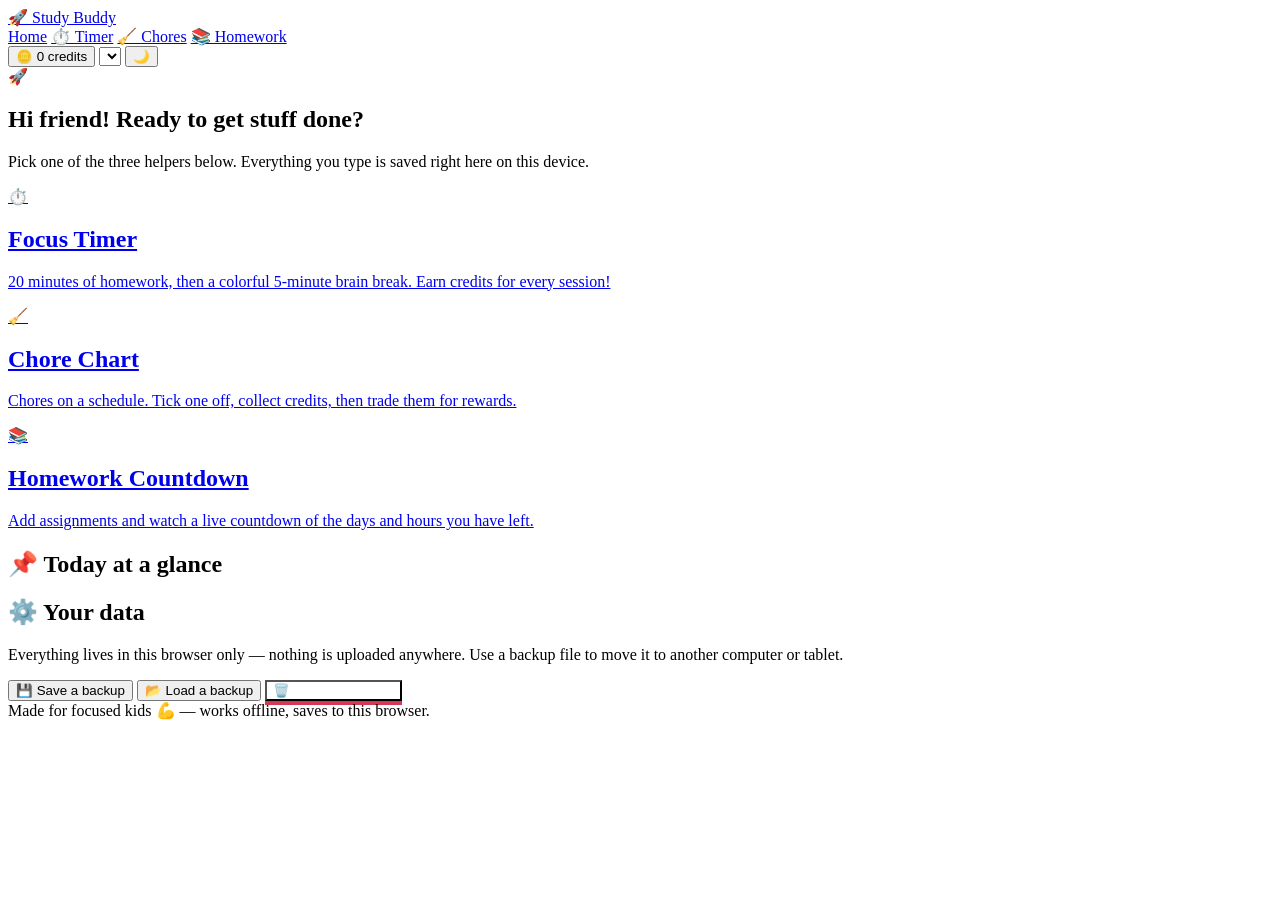
==== index.html @ 7685b426 "Add files via upload" ====
<!DOCTYPE html>
<html lang="en" data-theme="light">
<head>
<meta charset="utf-8">
<meta name="viewport" content="width=device-width, initial-scale=1">
<title>Study Buddy — Home</title>
<meta name="description" content="A kid-friendly study hub: a 20/5 Pomodoro timer, a chore chart that pays credits, and a live homework countdown.">
<meta name="theme-color" content="#5b6cff">
<link rel="icon" href="data:image/svg+xml,<svg xmlns='http://www.w3.org/2000/svg' viewBox='0 0 100 100'><text y='.9em' font-size='90'>🚀</text></svg>">
<link rel="preconnect" href="https://fonts.googleapis.com">
<link rel="preconnect" href="https://fonts.gstatic.com" crossorigin>
<link href="https://fonts.googleapis.com/css2?family=Baloo+2:wght@500;700;800&display=swap" rel="stylesheet">
<link rel="stylesheet" href="assets/style.css">
<script src="assets/common.js"></script>
</head>
<body>
<header class="topbar">
  <div class="topbar-inner">
    <a class="logo" href="index.html"><span class="mark">🚀</span> Study Buddy</a>
    <nav class="tabs" aria-label="Main">
      <a href="index.html">Home</a>
      <a href="timer.html">⏱️ Timer</a>
      <a href="chores.html">🧹 Chores</a>
      <a href="homework.html">📚 Homework</a>
    </nav>
    <div class="topbar-right">
      <button class="credit-chip" id="creditChip" title="Credits earned — spend them on the Chores page">🪙 0 credits</button>
      <select class="profile" id="profileSelect" aria-label="Who is using this?"></select>
      <button class="icon-btn" id="themeBtn" aria-label="Toggle dark mode">🌙</button>
    </div>
  </div>
</header>

<main class="wrap">
  <section class="hero">
    <div class="big-emoji" aria-hidden="true">🚀</div>
    <h1>Hi <span id="heroName">friend</span>! Ready to get stuff done?</h1>
    <p>Pick one of the three helpers below. Everything you type is saved right here on this device.</p>
  </section>

  <div class="grid three" style="margin-top: 8px;">
    <a class="tile" href="timer.html">
      <span class="emoji" aria-hidden="true">⏱️</span>
      <h2>Focus Timer</h2>
      <p>20 minutes of homework, then a colorful 5-minute brain break. Earn credits for every session!</p>
    </a>
    <a class="tile" href="chores.html">
      <span class="emoji" aria-hidden="true">🧹</span>
      <h2>Chore Chart</h2>
      <p>Chores on a schedule. Tick one off, collect credits, then trade them for rewards.</p>
    </a>
    <a class="tile" href="homework.html">
      <span class="emoji" aria-hidden="true">📚</span>
      <h2>Homework Countdown</h2>
      <p>Add assignments and watch a live countdown of the days and hours you have left.</p>
    </a>
  </div>

  <section class="card" id="todayCard">
    <div class="spread"><h2>📌 Today at a glance</h2><span class="muted" id="todayDate"></span></div>
    <div class="grid three" id="todayStats"></div>
    <div id="todayLists" style="margin-top:16px"></div>
  </section>

  <section class="card">
    <h2>⚙️ Your data</h2>
    <p>Everything lives in this browser only — nothing is uploaded anywhere. Use a backup file to move it to another computer or tablet.</p>
    <div class="row">
      <button class="ghost" id="exportBtn">💾 Save a backup</button>
      <button class="ghost" id="importBtn">📂 Load a backup</button>
      <button class="ghost red" id="wipeBtn" style="background:var(--red);color:#fff;box-shadow:0 4px 0 #d33955">🗑️ Erase everything</button>
      <input type="file" id="importFile" accept="application/json,.json" hidden>
    </div>
  </section>
</main>

<footer class="site">Made for focused kids 💪 — works offline, saves to this browser.</footer>
<div id="toaster"></div>

<script>
(function () {
  const { $, me, dayKey, prettyDay, escapeHtml } = SB;
  const p = me();
  $('#heroName').textContent = p.name;
  $('#todayDate').textContent = prettyDay(dayKey());

  const today = dayKey();
  const doneToday = SB.data.profiles.find(x => x.id === p.id).done[today] || {};
  const dow = new Date().getDay();
  const dueToday = p.chores.filter(c =>
    c.type === 'daily' ||
    (c.type === 'days' && (c.days || []).includes(dow)) ||
    (c.type === 'once' && c.date === today)
  );
  const choresLeft = dueToday.filter(c => !doneToday[c.id]).length;
  const openHw = p.homework.filter(h => !h.done);
  const soonest = openHw.slice().sort((a, b) => new Date(a.due) - new Date(b.due))[0];
  const focusToday = p.focus.todayKey === today ? p.focus.todaySessions : 0;

  $('#todayStats').innerHTML = [
    ['🍅', focusToday, focusToday === 1 ? 'focus session today' : 'focus sessions today'],
    ['🧹', choresLeft, choresLeft === 1 ? 'chore left today' : 'chores left today'],
    ['📚', openHw.length, openHw.length === 1 ? 'assignment to do' : 'assignments to do']
  ].map(([e, n, l]) => `<div class="stat"><div class="num">${e} ${n}</div><div class="lab">${l}</div></div>`).join('');

  let html = '';
  if (soonest) {
    const ms = new Date(soonest.due) - new Date();
    const hrs = Math.floor(Math.abs(ms) / 36e5);
    const when = ms < 0 ? 'was due ' + hrs + 'h ago' :
      hrs >= 48 ? 'due in ' + Math.floor(hrs / 24) + ' days' : 'due in ' + hrs + ' hours';
    html += `<div class="item"><span style="font-size:1.6rem">⏳</span><div class="grow">
      <div class="title">${escapeHtml(soonest.title)}</div>
      <div class="muted">Next up — ${when}</div></div>
      <a class="btn ghost tiny" href="homework.html">Open</a></div>`;
  }
  if (choresLeft) {
    html += `<div class="item"><span style="font-size:1.6rem">🧹</span><div class="grow">
      <div class="title">${choresLeft} chore${choresLeft === 1 ? '' : 's'} waiting</div>
      <div class="muted">Worth ${dueToday.filter(c => !doneToday[c.id]).reduce((s, c) => s + (c.credits || 0), 0)} credits today</div></div>
      <a class="btn ghost tiny" href="chores.html">Open</a></div>`;
  }
  if (!html) html = '<div class="empty"><span class="big-emoji">🎉</span>Nothing overdue. Start a focus session or add something new!</div>';
  $('#todayLists').innerHTML = html;

  $('#exportBtn').onclick = SB.exportData;
  $('#importBtn').onclick = () => $('#importFile').click();
  $('#importFile').onchange = e => { if (e.target.files[0]) SB.importData(e.target.files[0]); };
  $('#wipeBtn').onclick = () => {
    SB.confirmBox('Erase everything?', 'All people, chores, credits and homework on this browser are deleted. This cannot be undone — save a backup first if you are not sure.', 'Erase it all', true)
      .then(yes => {
        if (!yes) return;
        localStorage.removeItem('studyBuddy.v1');
        localStorage.removeItem('studyBuddy.timerRun');
        location.reload();
      });
  };
})();
</script>
</body>
</html>
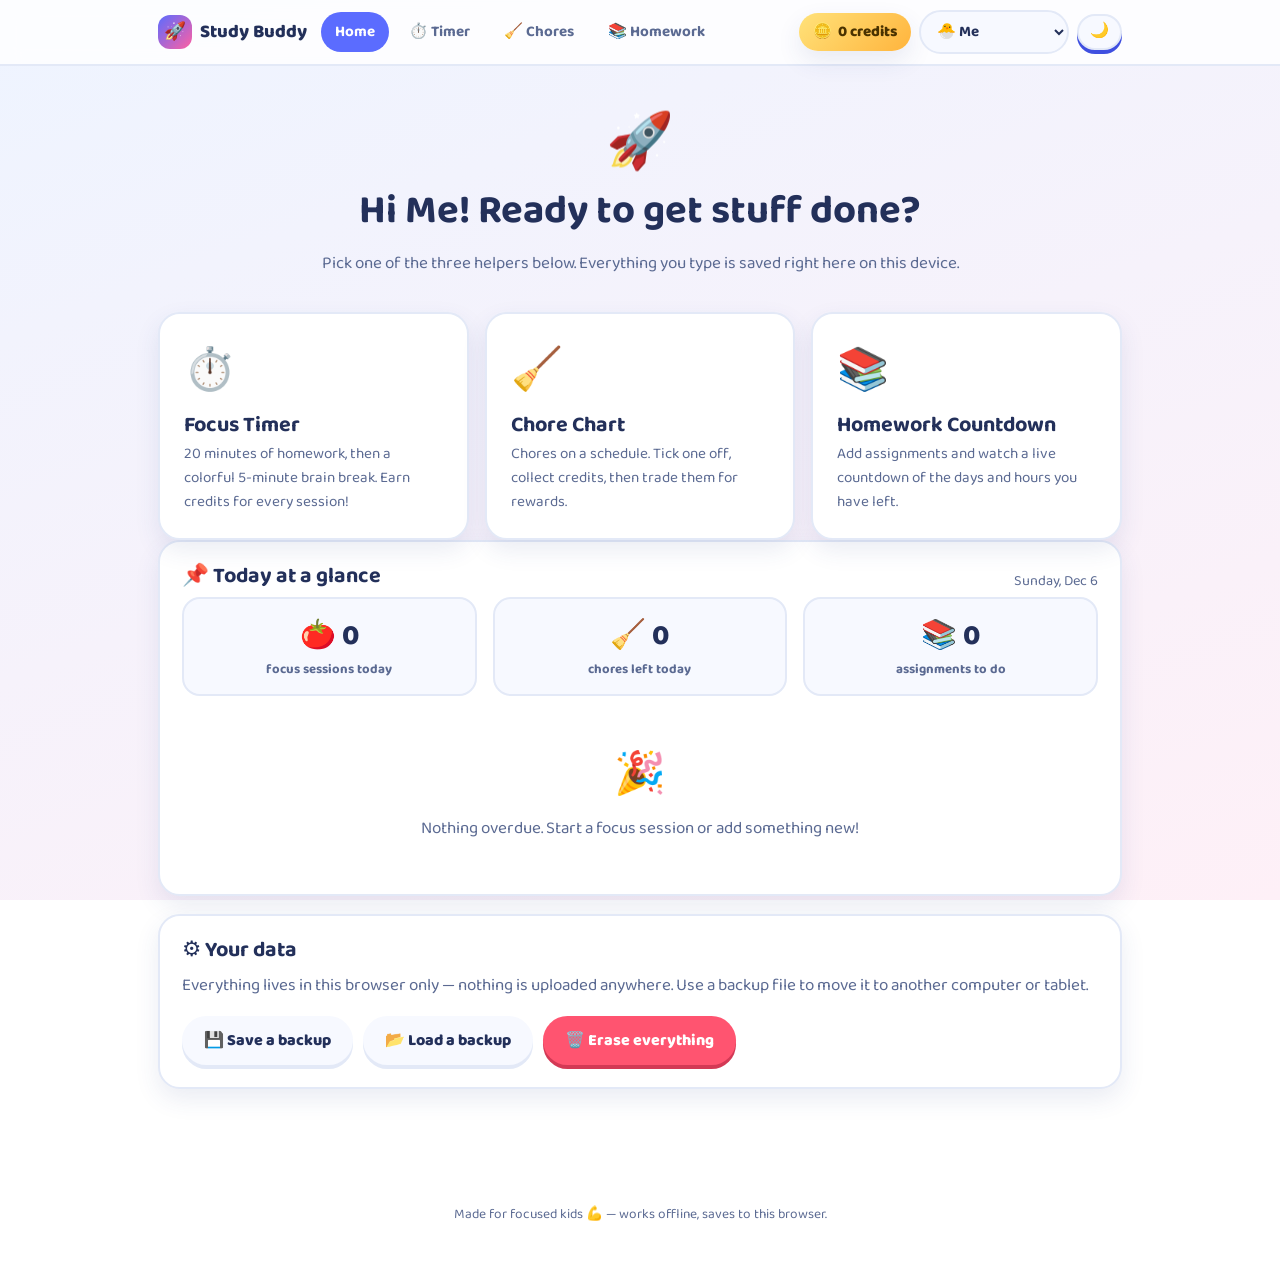
==== commit 7deb1a54: "Replace site files with the latest version - Editable chore scheduling (weekday chips / one-time dat" ====
--- a/index.html
+++ b/index.html
@@ -68,7 +68,7 @@
     <div class="row">
       <button class="ghost" id="exportBtn">💾 Save a backup</button>
       <button class="ghost" id="importBtn">📂 Load a backup</button>
-      <button class="ghost red" id="wipeBtn" style="background:var(--red);color:#fff;box-shadow:0 4px 0 #d33955">🗑️ Erase everything</button>
+      <button class="red" id="wipeBtn">🗑️ Erase everything</button>
       <input type="file" id="importFile" accept="application/json,.json" hidden>
     </div>
   </section>
@@ -87,10 +87,10 @@
   const today = dayKey();
   const doneToday = SB.data.profiles.find(x => x.id === p.id).done[today] || {};
   const dow = new Date().getDay();
-  const dueToday = p.chores.filter(c =>
+  const dueToday = p.chores.filter(c => !c.paused && (
     c.type === 'daily' ||
     (c.type === 'days' && (c.days || []).includes(dow)) ||
-    (c.type === 'once' && c.date === today)
+    (c.type === 'once' && c.date === today))
   );
   const choresLeft = dueToday.filter(c => !doneToday[c.id]).length;
   const openHw = p.homework.filter(h => !h.done);
--- a/assets/style.css
+++ b/assets/style.css
@@ -0,0 +1,276 @@
+/* ===== Study Buddy — shared styles ===== */
+:root {
+  --bg1: #eef4ff;
+  --bg2: #fef0f7;
+  --card: #ffffff;
+  --card-2: #f7f9ff;
+  --ink: #23305a;
+  --ink-soft: #5b6a92;
+  --line: #e3e9f7;
+  --brand: #5b6cff;
+  --brand-dark: #3f4fe0;
+  --pink: #ff5fa2;
+  --green: #17bf7f;
+  --amber: #ffab2e;
+  --red: #ff5470;
+  --purple: #a05bff;
+  --shadow: 0 10px 24px rgba(53, 71, 140, .10);
+  --shadow-lg: 0 18px 42px rgba(53, 71, 140, .18);
+  --radius: 22px;
+  --font: 'Baloo 2', 'Trebuchet MS', 'Segoe UI', system-ui, sans-serif;
+}
+html[data-theme="dark"] {
+  --bg1: #161c2f;
+  --bg2: #221a30;
+  --card: #1f2740;
+  --card-2: #253052;
+  --ink: #eef2ff;
+  --ink-soft: #a8b4d8;
+  --line: #33405f;
+  --shadow: 0 10px 24px rgba(0, 0, 0, .35);
+  --shadow-lg: 0 18px 42px rgba(0, 0, 0, .45);
+}
+
+* { box-sizing: border-box; }
+body {
+  margin: 0;
+  font-family: var(--font);
+  color: var(--ink);
+  background: linear-gradient(160deg, var(--bg1), var(--bg2));
+  background-attachment: fixed;
+  min-height: 100vh;
+  font-size: 17px;
+  -webkit-text-size-adjust: 100%;
+}
+h1, h2, h3 { margin: 0 0 .4em; line-height: 1.15; }
+h1 { font-size: clamp(1.7rem, 4vw, 2.5rem); }
+h2 { font-size: 1.35rem; }
+p { margin: 0 0 1em; color: var(--ink-soft); }
+a { color: var(--brand); }
+
+.wrap { max-width: 1000px; margin: 0 auto; padding: 0 18px 70px; }
+
+/* ---- header ---- */
+.topbar {
+  position: sticky; top: 0; z-index: 40;
+  backdrop-filter: blur(10px);
+  background: color-mix(in srgb, var(--card) 82%, transparent);
+  border-bottom: 2px solid var(--line);
+}
+.topbar-inner {
+  max-width: 1000px; margin: 0 auto; padding: 10px 18px;
+  display: flex; align-items: center; gap: 10px; flex-wrap: wrap;
+}
+.logo {
+  font-weight: 800; font-size: 1.15rem; text-decoration: none; color: var(--ink);
+  display: flex; align-items: center; gap: 8px; margin-right: 4px;
+}
+.logo span.mark {
+  width: 34px; height: 34px; display: grid; place-items: center; border-radius: 12px;
+  background: linear-gradient(135deg, var(--brand), var(--pink)); font-size: 1.1rem;
+}
+nav.tabs { display: flex; gap: 6px; flex-wrap: wrap; }
+nav.tabs a {
+  text-decoration: none; color: var(--ink-soft); font-weight: 700; font-size: .95rem;
+  padding: 8px 14px; border-radius: 999px; white-space: nowrap;
+}
+nav.tabs a:hover { background: var(--card-2); color: var(--ink); }
+nav.tabs a[aria-current="page"] { background: var(--brand); color: #fff; }
+.topbar-right { margin-left: auto; display: flex; align-items: center; gap: 8px; }
+
+.credit-chip {
+  display: inline-flex; align-items: center; gap: 6px; font-weight: 800;
+  background: linear-gradient(135deg, #ffe27a, #ffb43d); color: #4a3200;
+  padding: 7px 14px; border-radius: 999px; box-shadow: var(--shadow); border: none;
+  cursor: pointer; font-family: var(--font); font-size: .95rem; white-space: nowrap;
+}
+.credit-chip.pop { animation: pop .5s ease; }
+@keyframes pop { 0%{transform:scale(1)} 40%{transform:scale(1.25)} 100%{transform:scale(1)} }
+
+select.profile { max-width: 150px; text-overflow: ellipsis; }
+select.profile, .icon-btn {
+  font-family: var(--font); font-size: .95rem; font-weight: 700;
+  background: var(--card-2); color: var(--ink); border: 2px solid var(--line);
+  border-radius: 999px; padding: 7px 12px; cursor: pointer;
+}
+.icon-btn { line-height: 1; padding: 8px 11px; }
+.icon-btn:hover, select.profile:hover { border-color: var(--brand); }
+
+/* ---- cards & layout ---- */
+.card {
+  background: var(--card); border-radius: var(--radius); padding: 22px;
+  box-shadow: var(--shadow); border: 2px solid var(--line); margin-bottom: 18px;
+}
+.grid { display: grid; gap: 16px; }
+.grid.two { grid-template-columns: repeat(auto-fit, minmax(280px, 1fr)); }
+.grid.three { grid-template-columns: repeat(auto-fit, minmax(220px, 1fr)); }
+.row { display: flex; gap: 10px; flex-wrap: wrap; align-items: center; }
+.spread { display: flex; justify-content: space-between; align-items: center; gap: 10px; flex-wrap: wrap; }
+.muted { color: var(--ink-soft); font-size: .9rem; }
+.center { text-align: center; }
+
+/* ---- buttons ---- */
+button, .btn {
+  font-family: var(--font); font-weight: 800; font-size: 1rem; cursor: pointer;
+  border: none; border-radius: 999px; padding: 12px 22px; color: #fff;
+  background: var(--brand); box-shadow: 0 4px 0 var(--brand-dark);
+  transition: transform .08s ease, box-shadow .08s ease, filter .15s ease;
+  text-decoration: none; display: inline-flex; align-items: center; gap: 8px; white-space: nowrap;
+}
+button:hover, .btn:hover { filter: brightness(1.06); }
+button:active, .btn:active { transform: translateY(3px); box-shadow: 0 1px 0 var(--brand-dark); }
+button:disabled { opacity: .45; cursor: not-allowed; transform: none; }
+button.big, .btn.big { font-size: 1.2rem; padding: 16px 34px; }
+button.ghost, .btn.ghost { background: var(--card-2); color: var(--ink); box-shadow: 0 4px 0 var(--line); }
+button.green, .btn.green { background: var(--green); box-shadow: 0 4px 0 #0f9a66; }
+button.pink, .btn.pink { background: var(--pink);  box-shadow: 0 4px 0 #d93c80; }
+button.amber, .btn.amber { background: var(--amber); color: #5a3a00; box-shadow: 0 4px 0 #d98a12; }
+button.red, .btn.red { background: var(--red);   box-shadow: 0 4px 0 #d33955; }
+button.tiny, .btn.tiny { font-size: .85rem; padding: 7px 14px; box-shadow: none; }
+button.tiny:active, .btn.tiny:active { transform: none; }
+
+/* ---- forms ---- */
+label { display: block; font-weight: 700; font-size: .9rem; margin: 0 0 5px; color: var(--ink-soft); }
+input, select, textarea {
+  font-family: var(--font); font-size: 1rem; color: var(--ink); background: var(--card-2);
+  border: 2px solid var(--line); border-radius: 14px; padding: 11px 14px; width: 100%;
+}
+input:focus, select:focus, textarea:focus { outline: 3px solid color-mix(in srgb, var(--brand) 45%, transparent); border-color: var(--brand); }
+.field { flex: 1 1 180px; min-width: 0; margin-bottom: 12px; }
+:focus-visible { outline: 3px solid var(--brand); outline-offset: 2px; }
+
+/* ---- home cards ---- */
+.hero { text-align: center; padding: 34px 20px 10px; }
+.hero .big-emoji { font-size: 3.4rem; }
+.tile {
+  display: block; text-decoration: none; color: var(--ink); background: var(--card);
+  border: 2px solid var(--line); border-radius: var(--radius); padding: 24px;
+  box-shadow: var(--shadow); transition: transform .15s ease, box-shadow .15s ease;
+}
+.tile:hover { transform: translateY(-5px); box-shadow: var(--shadow-lg); }
+.tile .emoji { font-size: 2.6rem; display: block; margin-bottom: 8px; }
+.tile h2 { margin-bottom: 4px; }
+.tile p { margin: 0; font-size: .95rem; }
+
+/* ---- lists ---- */
+.item {
+  display: flex; align-items: center; gap: 14px; padding: 14px 16px; margin-bottom: 10px;
+  background: var(--card-2); border: 2px solid var(--line); border-radius: 18px; flex-wrap: wrap;
+}
+.item.done { opacity: .6; }
+.item .grow { flex: 1 1 190px; min-width: 0; }
+.item .title { font-weight: 800; font-size: 1.05rem; overflow-wrap: anywhere; }
+.item.done .title { text-decoration: line-through; }
+.check {
+  width: 40px; height: 40px; flex: none; border-radius: 50%; border: 3px solid var(--line);
+  background: var(--card); display: grid; place-items: center; font-size: 1.3rem; cursor: pointer;
+  box-shadow: none; padding: 0; color: var(--ink);
+}
+.check:hover { border-color: var(--green); }
+.check.on { background: var(--green); border-color: var(--green); color: #fff; }
+.check:active { transform: none; box-shadow: none; }
+.badge {
+  display: inline-block; font-size: .78rem; font-weight: 800; padding: 4px 10px;
+  border-radius: 999px; background: var(--card); border: 2px solid var(--line); color: var(--ink-soft);
+}
+.badge.coin { background: linear-gradient(135deg, #ffe27a, #ffb43d); color: #4a3200; border-color: transparent; }
+.badge.green { background: var(--green); color: #fff; border-color: transparent; }
+.badge.amber { background: var(--amber); color: #5a3a00; border-color: transparent; }
+.badge.red   { background: var(--red);   color: #fff; border-color: transparent; }
+.badge.blue  { background: var(--brand); color: #fff; border-color: transparent; }
+.empty { text-align: center; padding: 30px 10px; color: var(--ink-soft); }
+.empty .big-emoji { font-size: 2.6rem; display: block; margin-bottom: 6px; }
+
+/* ---- timer ---- */
+.timer-stage { display: grid; place-items: center; gap: 10px; padding: 6px 0 4px; }
+.dial { position: relative; width: min(330px, 78vw); aspect-ratio: 1; }
+.dial svg { width: 100%; height: 100%; transform: rotate(-90deg); }
+.dial .track { fill: none; stroke: var(--line); stroke-width: 14; }
+.dial .prog { fill: none; stroke: var(--brand); stroke-width: 14; stroke-linecap: round; transition: stroke-dashoffset .35s linear, stroke .3s ease; }
+.dial .inner {
+  position: absolute; inset: 0; display: grid; place-content: center; text-align: center; gap: 2px;
+}
+.dial .clock { font-size: clamp(2.6rem, 12vw, 4rem); font-weight: 800; font-variant-numeric: tabular-nums; letter-spacing: 1px; }
+.dial .mode-label { font-weight: 800; color: var(--ink-soft); text-transform: uppercase; letter-spacing: 2px; font-size: .8rem; }
+body.running .dial .clock { animation: breathe 2s ease-in-out infinite; }
+@keyframes breathe { 50% { transform: scale(1.03); } }
+.dots { display: flex; gap: 8px; justify-content: center; }
+.dot { width: 14px; height: 14px; border-radius: 50%; background: var(--line); }
+.dot.on { background: var(--amber); }
+
+/* ---- break overlay ---- */
+#breakOverlay {
+  position: fixed; inset: 0; z-index: 100; display: none; place-items: center;
+  background: linear-gradient(135deg, #7b5bff, #ff5fa2 55%, #ffab2e);
+  color: #fff; text-align: center; padding: 20px; overflow: hidden;
+}
+#breakOverlay.show { display: grid; }
+#breakCanvas { position: absolute; inset: 0; width: 100%; height: 100%; }
+.break-content { position: relative; z-index: 2; max-width: 620px; }
+.break-content h1 { font-size: clamp(2rem, 9vw, 3.6rem); text-shadow: 0 4px 16px rgba(0,0,0,.25); }
+.break-clock { font-size: clamp(3rem, 16vw, 6rem); font-weight: 800; font-variant-numeric: tabular-nums; text-shadow: 0 6px 20px rgba(0,0,0,.3); }
+.break-idea {
+  background: rgba(255,255,255,.22); border: 2px solid rgba(255,255,255,.45); border-radius: 20px;
+  padding: 14px 20px; font-size: 1.15rem; font-weight: 700; margin: 12px auto 18px; max-width: 460px;
+}
+.dancer { font-size: clamp(3rem, 14vw, 5rem); display: inline-block; animation: dance 1.1s ease-in-out infinite; }
+@keyframes dance { 0%,100%{transform:rotate(-12deg) translateY(0)} 50%{transform:rotate(12deg) translateY(-16px)} }
+
+/* ---- modal dialog ---- */
+#modalBack {
+  position: fixed; inset: 0; z-index: 300; display: grid; place-items: center; padding: 18px;
+  background: rgba(24, 32, 60, .55); backdrop-filter: blur(3px); animation: fade .18s ease;
+}
+@keyframes fade { from { opacity: 0; } }
+.modal {
+  background: var(--card); border: 2px solid var(--line); border-radius: var(--radius);
+  box-shadow: var(--shadow-lg); padding: 22px; width: min(460px, 100%); animation: rise .2s ease;
+  max-height: 90vh; overflow: auto;
+}
+.modal h2 { margin-bottom: 6px; }
+.modal .modal-actions { display: flex; gap: 10px; justify-content: flex-end; margin-top: 18px; flex-wrap: wrap; }
+
+/* ---- toast ---- */
+#toaster { position: fixed; left: 50%; bottom: 22px; transform: translateX(-50%); z-index: 200; display: grid; gap: 8px; width: min(94vw, 460px); }
+.toast {
+  background: var(--ink); color: #fff; border-radius: 16px; padding: 12px 16px; font-weight: 700;
+  box-shadow: var(--shadow-lg); display: flex; align-items: center; gap: 12px; animation: rise .25s ease;
+}
+html[data-theme="dark"] .toast { background: #0e1426; border: 2px solid var(--line); }
+.toast button { background: rgba(255,255,255,.2); box-shadow: none; padding: 6px 12px; font-size: .85rem; margin-left: auto; }
+.toast button:active { transform: none; }
+@keyframes rise { from { opacity: 0; transform: translateY(14px);} }
+
+/* ---- misc ---- */
+.progress { height: 10px; border-radius: 999px; background: var(--line); overflow: hidden; margin-top: 8px; }
+.progress > div { height: 100%; background: var(--brand); border-radius: 999px; transition: width .4s ease; }
+details.help { border: 2px dashed var(--line); border-radius: 18px; padding: 10px 16px; margin-bottom: 18px; }
+details.help summary { cursor: pointer; font-weight: 800; color: var(--ink-soft); }
+.stat { text-align: center; padding: 14px; background: var(--card-2); border-radius: 18px; border: 2px solid var(--line); }
+.stat .num { font-size: 1.8rem; font-weight: 800; }
+.stat .lab { font-size: .82rem; color: var(--ink-soft); font-weight: 700; }
+.countdown { font-size: clamp(1.4rem, 5vw, 2rem); font-weight: 800; font-variant-numeric: tabular-nums; }
+.countdown.soon { color: var(--amber); }
+.countdown.urgent { color: var(--red); }
+.countdown.late { color: var(--red); }
+.chips { display: flex; gap: 6px; flex-wrap: wrap; }
+.chip {
+  font-size: .85rem; font-weight: 700; padding: 6px 12px; border-radius: 999px; cursor: pointer;
+  background: var(--card-2); border: 2px solid var(--line); color: var(--ink-soft); box-shadow: none;
+}
+.chip:active { transform: none; box-shadow: none; }
+.chip.on { background: var(--brand); color: #fff; border-color: var(--brand); }
+footer.site { text-align: center; padding: 26px 16px 40px; color: var(--ink-soft); font-size: .85rem; }
+.sr-only { position: absolute; width: 1px; height: 1px; overflow: hidden; clip: rect(0 0 0 0); white-space: nowrap; }
+
+@media (prefers-reduced-motion: reduce) {
+  *, *::before, *::after { animation-duration: .001ms !important; animation-iteration-count: 1 !important; transition-duration: .001ms !important; }
+}
+@media (max-width: 560px) {
+  .item .grow { flex: 1 1 100%; }
+  .item > .chips { flex-direction: row !important; }
+  .topbar-inner { padding: 8px 12px; }
+  nav.tabs a { padding: 7px 11px; font-size: .88rem; }
+  .card { padding: 18px 16px; }
+  body { font-size: 16px; }
+}
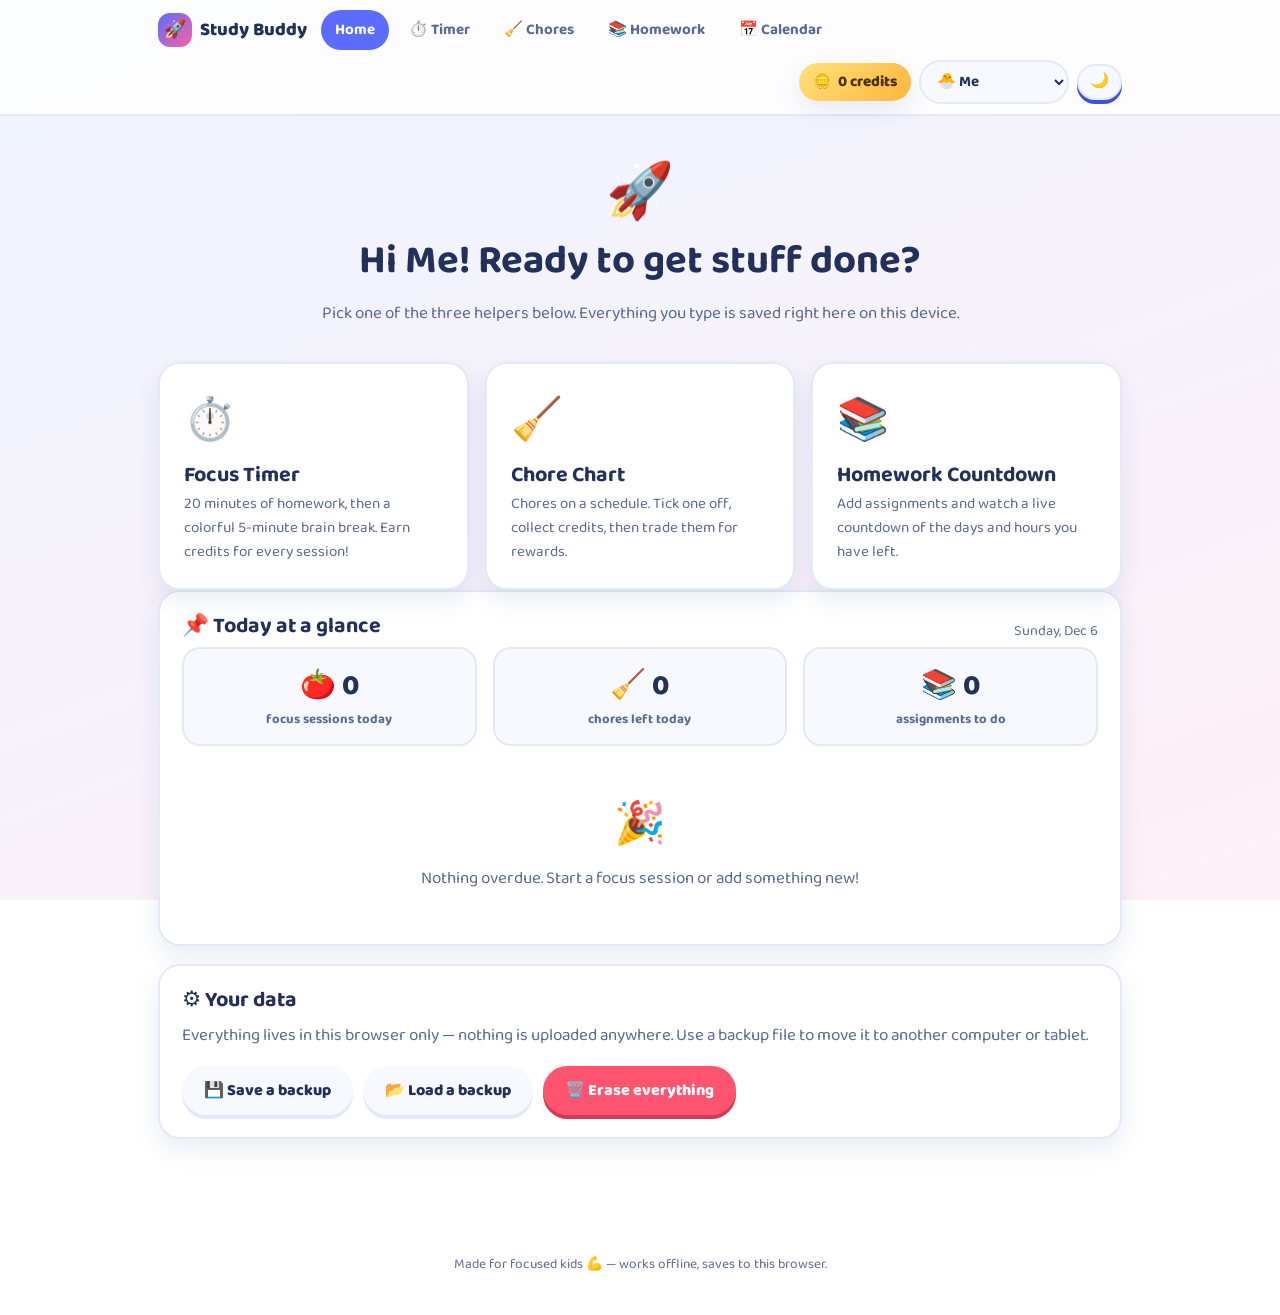
==== commit 2c244015: "Add repeating homework, per-item credit values and a two-week calendar - Homework can repeat every d" ====
--- a/index.html
+++ b/index.html
@@ -22,6 +22,7 @@
       <a href="timer.html">⏱️ Timer</a>
       <a href="chores.html">🧹 Chores</a>
       <a href="homework.html">📚 Homework</a>
+      <a href="calendar.html">📅 Calendar</a>
     </nav>
     <div class="topbar-right">
       <button class="credit-chip" id="creditChip" title="Credits earned — spend them on the Chores page">🪙 0 credits</button>
@@ -86,15 +87,12 @@
 
   const today = dayKey();
   const doneToday = SB.data.profiles.find(x => x.id === p.id).done[today] || {};
-  const dow = new Date().getDay();
-  const dueToday = p.chores.filter(c => !c.paused && (
-    c.type === 'daily' ||
-    (c.type === 'days' && (c.days || []).includes(dow)) ||
-    (c.type === 'once' && c.date === today))
-  );
+  const now = new Date();
+  const dueToday = p.chores.filter(c => SB.choreDueOn(c, now));
   const choresLeft = dueToday.filter(c => !doneToday[c.id]).length;
-  const openHw = p.homework.filter(h => !h.done);
-  const soonest = openHw.slice().sort((a, b) => new Date(a.due) - new Date(b.due))[0];
+  const openHw = p.homework.map(h => ({ h: h, next: SB.hwNext(h) })).filter(x => x.next)
+    .sort((a, b) => a.next - b.next);
+  const soonest = openHw.length ? openHw[0] : null;
   const focusToday = p.focus.todayKey === today ? p.focus.todaySessions : 0;
 
   $('#todayStats').innerHTML = [
@@ -105,12 +103,12 @@
 
   let html = '';
   if (soonest) {
-    const ms = new Date(soonest.due) - new Date();
+    const ms = soonest.next - new Date();
     const hrs = Math.floor(Math.abs(ms) / 36e5);
     const when = ms < 0 ? 'was due ' + hrs + 'h ago' :
       hrs >= 48 ? 'due in ' + Math.floor(hrs / 24) + ' days' : 'due in ' + hrs + ' hours';
     html += `<div class="item"><span style="font-size:1.6rem">⏳</span><div class="grow">
-      <div class="title">${escapeHtml(soonest.title)}</div>
+      <div class="title">${escapeHtml(soonest.h.title)}</div>
       <div class="muted">Next up — ${when}</div></div>
       <a class="btn ghost tiny" href="homework.html">Open</a></div>`;
   }
--- a/assets/style.css
+++ b/assets/style.css
@@ -216,6 +216,35 @@
 .dancer { font-size: clamp(3rem, 14vw, 5rem); display: inline-block; animation: dance 1.1s ease-in-out infinite; }
 @keyframes dance { 0%,100%{transform:rotate(-12deg) translateY(0)} 50%{transform:rotate(12deg) translateY(-16px)} }
 
+/* ---- calendar ---- */
+.cal-grid { display: grid; grid-template-columns: repeat(7, 1fr); gap: 8px; }
+.cal-day {
+  background: var(--card-2); border: 2px solid var(--line); border-radius: 16px; padding: 8px 6px;
+  display: flex; flex-direction: column; align-items: center; gap: 4px; cursor: pointer;
+  box-shadow: none; color: var(--ink); font-family: var(--font); min-height: 86px;
+}
+.cal-day:hover { border-color: var(--brand); }
+.cal-day:active { transform: none; box-shadow: none; }
+.cal-day.on { background: var(--brand); border-color: var(--brand); color: #fff; }
+.cal-day.today { border-color: var(--amber); border-style: dashed; }
+.cal-day.on.today { border-style: solid; }
+.cal-day .dow { font-size: .7rem; font-weight: 800; text-transform: uppercase; letter-spacing: 1px; opacity: .75; }
+.cal-day .num { font-size: 1.35rem; font-weight: 800; line-height: 1; }
+.cal-day .pips { display: flex; gap: 3px; flex-wrap: wrap; justify-content: center; min-height: 8px; }
+.cal-day .pip { width: 7px; height: 7px; border-radius: 50%; }
+.cal-day .pip.chore { background: var(--brand); }
+.cal-day .pip.hw { background: var(--pink); }
+.cal-day.on .pip.chore, .cal-day.on .pip.hw { background: #fff; }
+.cal-day .allDone { font-size: .7rem; font-weight: 800; color: var(--green); }
+.cal-day.on .allDone { color: #d6ffe9; }
+.key-dot { display: inline-block; width: 11px; height: 11px; border-radius: 4px; vertical-align: -1px; }
+.key-dot.chore { background: var(--brand); }
+.key-dot.hw { background: var(--pink); }
+@media (max-width: 640px) {
+  .cal-grid { grid-template-columns: repeat(4, 1fr); }
+  .cal-day { min-height: 76px; }
+}
+
 /* ---- modal dialog ---- */
 #modalBack {
   position: fixed; inset: 0; z-index: 300; display: grid; place-items: center; padding: 18px;
